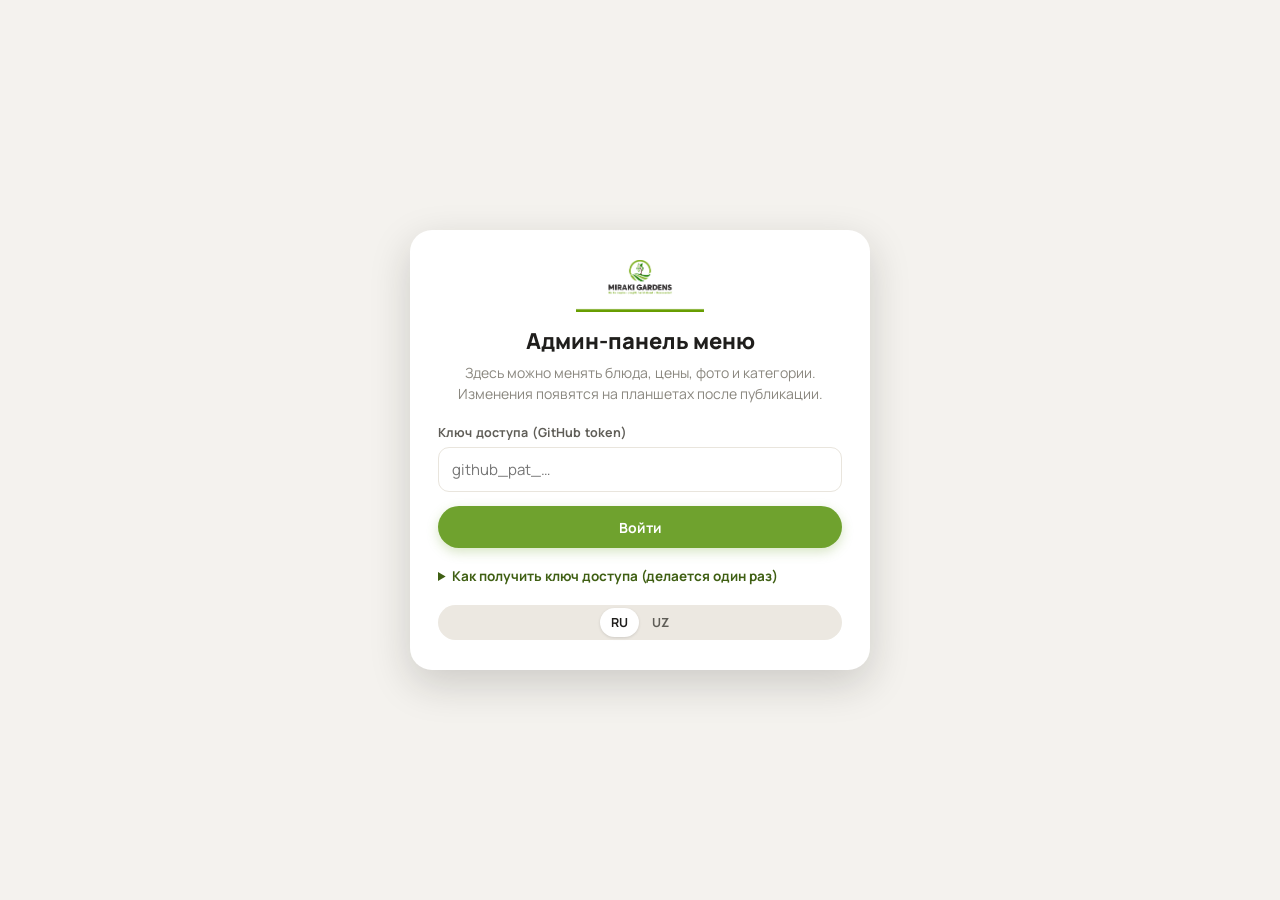
==== admin.html @ f015b293 "Add menu admin panel (edit dishes, prices, photos, categories) and live tablet updates Co-Authored-B" ====
<!doctype html>
<html lang="ru">
<head>
<meta charset="utf-8">
<meta name="viewport" content="width=device-width, initial-scale=1, viewport-fit=cover">
<meta name="robots" content="noindex, nofollow">
<meta name="theme-color" content="#6fa22e">
<title>Miraki Gardens — Админ меню</title>
<link rel="icon" href="images/icon-192.png">
<link rel="preconnect" href="https://fonts.googleapis.com">
<link rel="preconnect" href="https://fonts.gstatic.com" crossorigin>
<link rel="stylesheet" href="https://fonts.googleapis.com/css2?family=Manrope:wght@500;600;700;800&display=swap">
<link rel="stylesheet" href="admin.css">
</head>
<body>

  <!-- ===== Login ===== -->
  <section id="login" class="login" hidden>
    <div class="login-card">
      <img src="images/logo.png" alt="Miraki Gardens" class="login-logo">
      <h1 data-t="loginTitle"></h1>
      <p class="muted" data-t="loginText"></p>
      <label class="field">
        <span data-t="tokenLabel"></span>
        <input id="tokenInput" type="password" autocomplete="off" spellcheck="false" placeholder="github_pat_…">
      </label>
      <button class="btn btn-primary btn-wide" id="loginBtn" data-t="loginBtn"></button>
      <p class="login-err" id="loginErr" hidden></p>
      <details class="howto">
        <summary data-t="howtoTitle"></summary>
        <ol id="howtoList"></ol>
      </details>
      <div class="lang-mini" id="loginLang"></div>
    </div>
  </section>

  <!-- ===== App ===== -->
  <div id="app" class="app" hidden>
    <header class="topbar">
      <div class="tb-left">
        <img src="images/logo.png" alt="" class="tb-logo">
        <div class="tb-title" data-t="appTitle"></div>
        <span class="status" id="status"></span>
      </div>
      <div class="tb-right">
        <div class="lang-mini" id="appLang"></div>
        <a class="btn btn-ghost" href="./" target="_blank" rel="noopener" data-t="openMenu"></a>
        <button class="btn btn-ghost" id="discardBtn" data-t="discard" hidden></button>
        <button class="btn btn-primary" id="publishBtn" data-t="publish"></button>
        <button class="icon-btn" id="settingsBtn" aria-label="settings">⚙</button>
      </div>
    </header>

    <div class="toolbar">
      <div class="seg" id="groupTabs"></div>
      <div class="search">
        <span class="search-ico">⌕</span>
        <input id="searchInput" type="search" autocomplete="off">
      </div>
    </div>

    <main class="main">
      <nav class="cats" id="cats"></nav>
      <section class="items" id="items"></section>
    </main>
  </div>

  <!-- ===== Item / category editor (sheet) ===== -->
  <div class="sheet-wrap" id="sheetWrap" hidden>
    <div class="sheet" id="sheet" role="dialog" aria-modal="true"></div>
  </div>

  <!-- ===== Busy overlay ===== -->
  <div class="busy" id="busy" hidden><div class="busy-card"><div class="spinner"></div><div id="busyText"></div></div></div>

  <!-- ===== Toast ===== -->
  <div class="toast" id="toast" hidden></div>

  <script src="admin.js"></script>
</body>
</html>
---- admin.css ----
/* ===== Miraki Gardens — menu admin ===== */
:root{
  --bg:#f4f2ee; --bg-2:#ece8e1; --card:#fff;
  --ink:#1f1e1c; --ink-mid:#5f5d57; --ink-soft:#8a877f;
  --line:#e9e5dd; --line-2:#f0ece4;
  --green:#6fa22e; --green-d:#588219; --green-dd:#3f5f13; --green-bg:#eef5e4;
  --red:#c2412d; --red-bg:#fbebe7; --amber:#b7791f; --amber-bg:#fdf3e1;
  --shadow:0 4px 18px rgba(30,28,22,.07); --shadow-lg:0 14px 40px rgba(30,28,22,.18);
  --r:16px; --r-sm:11px;
  --sans:"Manrope",-apple-system,BlinkMacSystemFont,"Segoe UI",Roboto,Arial,sans-serif;
}
*{box-sizing:border-box;-webkit-tap-highlight-color:transparent}
html,body{margin:0;height:100%}
body{font-family:var(--sans);color:var(--ink);background:var(--bg);-webkit-font-smoothing:antialiased;font-size:15px}
[hidden]{display:none!important}
button,input,select,textarea{font-family:inherit;font-size:inherit;color:inherit}
.muted{color:var(--ink-soft)}

/* ---------- buttons ---------- */
.btn{display:inline-flex;align-items:center;justify-content:center;gap:6px;border:0;border-radius:999px;
  padding:10px 18px;font-weight:700;font-size:14px;cursor:pointer;text-decoration:none;white-space:nowrap;transition:.12s;min-height:42px}
.btn-primary{background:var(--green);color:#fff;box-shadow:0 4px 12px rgba(111,162,46,.28)}
.btn-primary:hover{background:var(--green-d)}
.btn-primary:disabled{background:#b9c9a3;box-shadow:none;cursor:default}
.btn-ghost{background:#fff;color:var(--ink);border:1px solid var(--line)}
.btn-ghost:hover{background:var(--bg-2)}
.btn-danger{background:var(--red-bg);color:var(--red)}
.btn-danger:hover{background:#f6d8d1}
.btn-wide{width:100%}
.btn-sm{min-height:34px;padding:6px 12px;font-size:13px}
.icon-btn{border:1px solid var(--line);background:#fff;border-radius:999px;width:42px;height:42px;font-size:19px;cursor:pointer;
  display:inline-flex;align-items:center;justify-content:center;color:var(--ink-mid);flex:0 0 auto}
.icon-btn:hover{background:var(--bg-2)}
.icon-btn:disabled{opacity:.3;cursor:default}
.icon-btn.sm{width:34px;height:34px;font-size:15px}

/* ---------- login ---------- */
.login{min-height:100%;display:flex;align-items:center;justify-content:center;padding:24px}
.login-card{background:#fff;border-radius:22px;box-shadow:var(--shadow-lg);padding:30px 28px;width:100%;max-width:460px}
.login-logo{height:52px;display:block;margin:0 auto 14px}
.login-card h1{font-size:22px;margin:0 0 6px;text-align:center;font-weight:800}
.login-card > p{text-align:center;margin:0 0 20px;font-size:14px;line-height:1.5}
.login-err{background:var(--red-bg);color:var(--red);border-radius:var(--r-sm);padding:10px 12px;font-size:13.5px;margin:12px 0 0}
.howto{margin-top:18px;font-size:13.5px;line-height:1.55;color:var(--ink-mid)}
.howto summary{cursor:pointer;font-weight:700;color:var(--green-dd)}
.howto ol{padding-left:20px;margin:10px 0 0}
.howto li{margin-bottom:6px}
.howto code{background:var(--bg-2);padding:1px 6px;border-radius:6px;font-size:12.5px}
.login .lang-mini{justify-content:center;margin-top:18px}

/* ---------- fields ---------- */
.field{display:block;margin-bottom:14px}
.field > span{display:block;font-size:12.5px;font-weight:700;color:var(--ink-mid);margin-bottom:6px;letter-spacing:.01em}
.field input,.field textarea,.field select{width:100%;border:1px solid var(--line);background:#fff;border-radius:var(--r-sm);
  padding:11px 13px;font-size:15px;outline:none;transition:.12s}
.field textarea{resize:vertical;min-height:62px;line-height:1.4}
.field input:focus,.field textarea:focus,.field select:focus{border-color:var(--green);box-shadow:0 0 0 3px rgba(111,162,46,.16)}
.field .hint{font-size:12px;color:var(--ink-soft);margin-top:5px}
.field.err input{border-color:var(--red);box-shadow:0 0 0 3px rgba(194,65,45,.12)}
.row2{display:grid;grid-template-columns:1fr 1fr;gap:12px}
.lang-tag{display:inline-block;font-size:10.5px;font-weight:800;background:var(--bg-2);color:var(--ink-mid);border-radius:6px;padding:1px 6px;margin-right:6px;letter-spacing:.04em}
.req{color:var(--red)}

/* ---------- switch ---------- */
.switch{display:inline-flex;align-items:center;gap:10px;cursor:pointer;user-select:none;font-weight:600;font-size:14px}
.switch input{display:none}
.switch .track{width:46px;height:28px;border-radius:999px;background:#d6d1c6;position:relative;transition:.15s;flex:0 0 auto}
.switch .track::after{content:"";position:absolute;top:3px;left:3px;width:22px;height:22px;border-radius:50%;background:#fff;box-shadow:0 1px 3px rgba(0,0,0,.2);transition:.15s}
.switch input:checked + .track{background:var(--green)}
.switch input:checked + .track::after{left:21px}

/* ---------- lang mini ---------- */
.lang-mini{display:flex;gap:2px;background:var(--bg-2);border-radius:999px;padding:3px}
.lang-mini button{border:0;background:transparent;padding:6px 11px;border-radius:999px;font-weight:700;font-size:12.5px;color:var(--ink-mid);cursor:pointer}
.lang-mini button.active{background:#fff;color:var(--ink);box-shadow:0 1px 3px rgba(0,0,0,.12)}

/* ---------- app layout ---------- */
.app{display:flex;flex-direction:column;height:100%}
.topbar{display:flex;align-items:center;justify-content:space-between;gap:12px;padding:10px 20px;background:#fff;border-bottom:1px solid var(--line);flex-wrap:wrap}
.tb-left{display:flex;align-items:center;gap:12px;min-width:0}
.tb-logo{height:38px}
.tb-title{font-weight:800;font-size:17px;white-space:nowrap}
.tb-right{display:flex;align-items:center;gap:8px;flex-wrap:wrap}
.status{font-size:12.5px;font-weight:700;padding:5px 11px;border-radius:999px;white-space:nowrap}
.status.ok{background:var(--green-bg);color:var(--green-dd)}
.status.dirty{background:var(--amber-bg);color:var(--amber)}

.toolbar{display:flex;align-items:center;gap:14px;padding:12px 20px;flex-wrap:wrap}
.seg{display:flex;gap:4px;background:var(--bg-2);border-radius:999px;padding:4px}
.seg button{border:0;background:transparent;padding:8px 20px;border-radius:999px;font-weight:700;cursor:pointer;color:var(--ink-mid)}
.seg button.active{background:var(--green);color:#fff}
.search{position:relative;flex:1;min-width:200px;max-width:440px}
.search input{width:100%;border:1px solid var(--line);background:#fff;border-radius:999px;padding:10px 14px 10px 38px;outline:none}
.search input:focus{border-color:var(--green)}
.search-ico{position:absolute;left:14px;top:50%;transform:translateY(-50%);color:var(--ink-soft)}

.main{flex:1;display:flex;min-height:0;gap:0;padding:0 20px 20px}
.cats{width:290px;flex:0 0 290px;overflow-y:auto;padding-right:14px}
.items{flex:1;overflow-y:auto;background:#fff;border-radius:var(--r);box-shadow:var(--shadow);padding:18px 20px 40px;min-width:0}

/* category list */
.cat-row{display:flex;align-items:center;gap:6px;border-radius:13px;padding:4px;margin-bottom:3px}
.cat-row.active{background:#fff;box-shadow:var(--shadow)}
.cat-btn{flex:1;min-width:0;display:flex;align-items:center;gap:10px;border:0;background:transparent;text-align:left;padding:9px 8px;cursor:pointer;font-weight:600;color:var(--ink-mid);border-radius:10px}
.cat-row.active .cat-btn{color:var(--ink);font-weight:800}
.cat-btn .ico{font-size:19px;width:24px;text-align:center;flex:0 0 auto}
.cat-btn .nm{overflow:hidden;text-overflow:ellipsis;white-space:nowrap;flex:1}
.cat-btn .cnt{font-size:12px;color:var(--ink-soft);font-weight:700}
.cat-row.off .nm{text-decoration:line-through;color:var(--ink-soft)}
.cat-moves{display:flex;flex-direction:column;gap:2px}
.cat-moves button{border:0;background:transparent;cursor:pointer;color:var(--ink-soft);font-size:11px;padding:2px 6px;border-radius:6px}
.cat-moves button:hover{background:var(--bg-2);color:var(--ink)}
.cat-moves button:disabled{opacity:.25;cursor:default}
.add-cat{margin-top:8px;width:100%;border:1.5px dashed #cfc8b9;background:transparent;border-radius:13px;padding:12px;font-weight:700;color:var(--ink-mid);cursor:pointer}
.add-cat:hover{border-color:var(--green);color:var(--green-dd)}

/* items panel */
.items-head{display:flex;align-items:center;justify-content:space-between;gap:12px;margin-bottom:6px;flex-wrap:wrap}
.items-head h2{margin:0;font-size:22px;font-weight:800;display:flex;align-items:center;gap:10px}
.items-head .acts{display:flex;gap:8px;flex-wrap:wrap}
.items-sub{color:var(--ink-soft);font-size:13px;margin:0 0 14px}
.badge-off{font-size:11px;font-weight:800;background:var(--bg-2);color:var(--ink-mid);border-radius:999px;padding:3px 9px;vertical-align:middle}

.irow{display:flex;align-items:center;gap:12px;padding:10px 6px;border-bottom:1px solid var(--line-2)}
.irow:last-child{border-bottom:0}
.irow.off .ithumb,.irow.off .iinfo{opacity:.45}
.imoves{display:flex;flex-direction:column;gap:2px}
.ithumb{width:64px;height:64px;border-radius:12px;object-fit:cover;background:var(--bg-2);flex:0 0 64px;display:flex;align-items:center;justify-content:center;font-size:26px;overflow:hidden;cursor:pointer}
.ithumb img{width:100%;height:100%;object-fit:cover}
.iinfo{flex:1;min-width:0;cursor:pointer}
.iname{font-weight:700;font-size:15px;line-height:1.25}
.isub{font-size:12.5px;color:var(--ink-soft);margin-top:3px;overflow:hidden;text-overflow:ellipsis;white-space:nowrap}
.icat{font-size:11.5px;color:var(--green-dd);font-weight:700;margin-top:3px}
.iprice{font-weight:800;white-space:nowrap;text-align:right;font-size:15px}
.iprice small{display:block;font-weight:600;color:var(--ink-soft);font-size:12px}
.iright{display:flex;align-items:center;gap:12px}
.new-dot{display:inline-block;width:7px;height:7px;border-radius:50%;background:var(--amber);margin-left:6px;vertical-align:middle}
.empty{text-align:center;color:var(--ink-soft);padding:50px 10px}
.empty .e-ico{font-size:40px;margin-bottom:8px}

/* ---------- sheet (modal) ---------- */
.sheet-wrap{position:fixed;inset:0;background:rgba(25,24,20,.42);z-index:50;display:flex;align-items:flex-start;justify-content:center;overflow-y:auto;padding:30px 16px}
.sheet{background:#fff;border-radius:22px;box-shadow:var(--shadow-lg);width:100%;max-width:640px;padding:22px 24px 20px;margin:auto 0}
.sheet h3{margin:0 0 16px;font-size:20px;font-weight:800;display:flex;align-items:center;justify-content:space-between;gap:10px}
.sheet-foot{display:flex;gap:10px;justify-content:space-between;margin-top:18px;padding-top:16px;border-top:1px solid var(--line-2);flex-wrap:wrap}
.sheet-foot .right{display:flex;gap:10px;margin-left:auto}
.section-label{font-size:12px;font-weight:800;text-transform:uppercase;letter-spacing:.06em;color:var(--ink-soft);margin:18px 0 10px}

.photo{display:flex;gap:16px;align-items:center;margin-bottom:10px}
.photo-box{width:150px;height:150px;border-radius:16px;background:var(--bg-2);overflow:hidden;flex:0 0 150px;display:flex;align-items:center;justify-content:center;font-size:44px;color:var(--ink-soft)}
.photo-box img{width:100%;height:100%;object-fit:cover}
.photo-acts{display:flex;flex-direction:column;gap:8px;align-items:flex-start}
.photo-acts .hint{font-size:12px;color:var(--ink-soft);max-width:240px;line-height:1.4}

.emoji-grid{display:flex;flex-wrap:wrap;gap:6px;margin-top:8px}
.emoji-grid button{width:40px;height:40px;border:1px solid var(--line);background:#fff;border-radius:10px;font-size:20px;cursor:pointer}
.emoji-grid button.sel{border-color:var(--green);background:var(--green-bg)}

.list-plain{margin:0;padding:0;list-style:none}
.list-plain li{padding:6px 0;border-bottom:1px solid var(--line-2);font-size:14px;display:flex;justify-content:space-between;gap:10px}

/* ---------- busy / toast ---------- */
.busy{position:fixed;inset:0;background:rgba(255,255,255,.75);z-index:80;display:flex;align-items:center;justify-content:center}
.busy-card{background:#fff;border-radius:18px;box-shadow:var(--shadow-lg);padding:24px 30px;display:flex;align-items:center;gap:14px;font-weight:700}
.spinner{width:26px;height:26px;border-radius:50%;border:3px solid var(--bg-2);border-top-color:var(--green);animation:spin .8s linear infinite}
@keyframes spin{to{transform:rotate(360deg)}}
.toast{position:fixed;left:50%;bottom:24px;transform:translateX(-50%);background:var(--ink);color:#fff;padding:12px 18px;border-radius:14px;
  font-weight:600;font-size:14px;z-index:90;box-shadow:var(--shadow-lg);max-width:calc(100% - 32px);text-align:center;line-height:1.4}
.toast.err{background:var(--red)}
.toast.ok{background:var(--green-dd)}

/* ---------- responsive ---------- */
@media (max-width:860px){
  .main{flex-direction:column;padding:0 12px 12px;overflow-y:auto}
  .cats{width:auto;flex:0 0 auto;padding-right:0;display:flex;gap:6px;overflow-x:auto;overflow-y:visible;padding-bottom:10px}
  .cat-row{flex:0 0 auto;margin:0}
  .cat-moves{display:none}
  .cat-btn .cnt{display:none}
  .add-cat{width:auto;margin:0;flex:0 0 auto;white-space:nowrap}
  .items{overflow:visible;padding:14px 12px 30px}
  .topbar,.toolbar{padding-left:12px;padding-right:12px}
  .tb-title{display:none}
  .row2{grid-template-columns:1fr}
  .photo{flex-direction:column;align-items:flex-start}
  .irow{flex-wrap:wrap}
  .iright{width:100%;justify-content:flex-end}
}
@media (max-width:520px){
  .ithumb{width:52px;height:52px;flex-basis:52px}
  .sheet{padding:18px 16px}
  .tb-right .btn-ghost[href]{display:none}
}
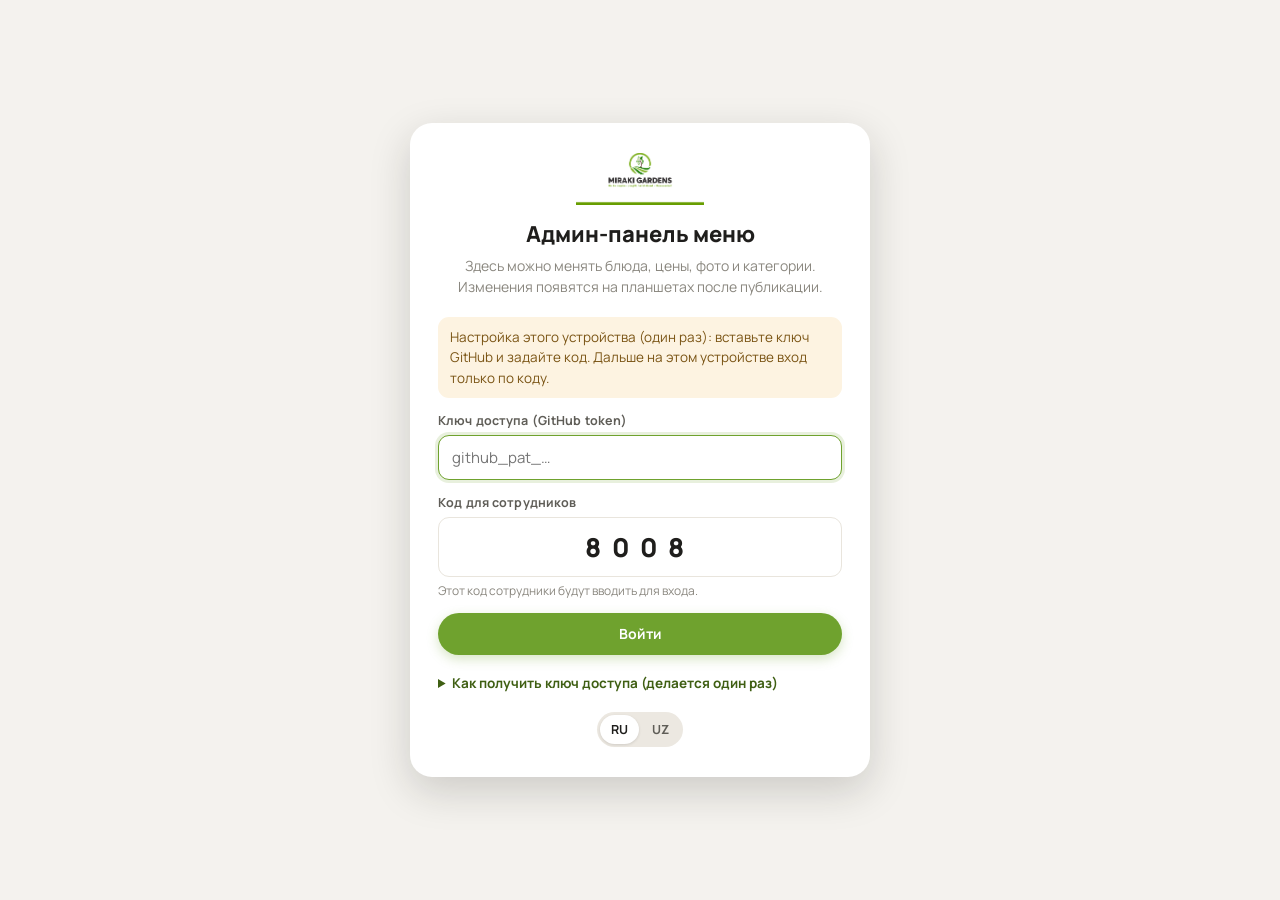
==== commit 3491d562: "Admin panel: access code login with device-local encrypted key The GitHub key stays on the admin's d" ====
--- a/admin.html
+++ b/admin.html
@@ -20,16 +20,38 @@
       <img src="images/logo.png" alt="Miraki Gardens" class="login-logo">
       <h1 data-t="loginTitle"></h1>
       <p class="muted" data-t="loginText"></p>
-      <label class="field">
-        <span data-t="tokenLabel"></span>
-        <input id="tokenInput" type="password" autocomplete="off" spellcheck="false" placeholder="github_pat_…">
-      </label>
-      <button class="btn btn-primary btn-wide" id="loginBtn" data-t="loginBtn"></button>
+
+      <!-- everyday login: staff code -->
+      <div id="pinBox" hidden>
+        <label class="field">
+          <span data-t="pinLabel"></span>
+          <input id="pinInput" class="pin" type="password" inputmode="numeric" autocomplete="off" maxlength="16" placeholder="••••">
+        </label>
+        <button class="btn btn-primary btn-wide" id="pinBtn" data-t="loginBtn"></button>
+        <button class="linkbtn" id="toTokenBtn" type="button" data-t="useToken"></button>
+      </div>
+
+      <!-- owner: GitHub key (first setup or recovery) -->
+      <div id="tokenBox" hidden>
+        <p class="setup-note" id="setupNote" data-t="setupNote" hidden></p>
+        <label class="field">
+          <span data-t="tokenLabel"></span>
+          <input id="tokenInput" type="password" autocomplete="off" spellcheck="false" placeholder="github_pat_…">
+        </label>
+        <label class="field">
+          <span data-t="newPinLabel"></span>
+          <input id="newPinInput" class="pin" type="text" inputmode="numeric" autocomplete="off" maxlength="16">
+          <div class="hint" id="newPinHint"></div>
+        </label>
+        <button class="btn btn-primary btn-wide" id="loginBtn" data-t="loginBtn"></button>
+        <button class="linkbtn" id="toPinBtn" type="button" data-t="usePin" hidden></button>
+        <details class="howto">
+          <summary data-t="howtoTitle"></summary>
+          <ol id="howtoList"></ol>
+        </details>
+      </div>
+
       <p class="login-err" id="loginErr" hidden></p>
-      <details class="howto">
-        <summary data-t="howtoTitle"></summary>
-        <ol id="howtoList"></ol>
-      </details>
       <div class="lang-mini" id="loginLang"></div>
     </div>
   </section>
--- a/admin.css
+++ b/admin.css
@@ -46,7 +46,7 @@
 .howto ol{padding-left:20px;margin:10px 0 0}
 .howto li{margin-bottom:6px}
 .howto code{background:var(--bg-2);padding:1px 6px;border-radius:6px;font-size:12.5px}
-.login .lang-mini{justify-content:center;margin-top:18px}
+.login .lang-mini{width:max-content;margin:18px auto 0}
 
 /* ---------- fields ---------- */
 .field{display:block;margin-bottom:14px}
@@ -190,3 +190,8 @@
   .sheet{padding:18px 16px}
   .tb-right .btn-ghost[href]{display:none}
 }
+
+/* ---------- staff code login ---------- */
+.pin{font-size:26px!important;letter-spacing:.4em;text-align:center;font-weight:800}
+.linkbtn{display:block;margin:14px auto 0;border:0;background:transparent;color:var(--green-dd);font-weight:700;font-size:13.5px;cursor:pointer;text-decoration:underline;text-underline-offset:3px}
+.setup-note{background:var(--amber-bg);color:#7a5414;border-radius:var(--r-sm);padding:10px 12px;font-size:13.5px;line-height:1.5;margin:0 0 14px}
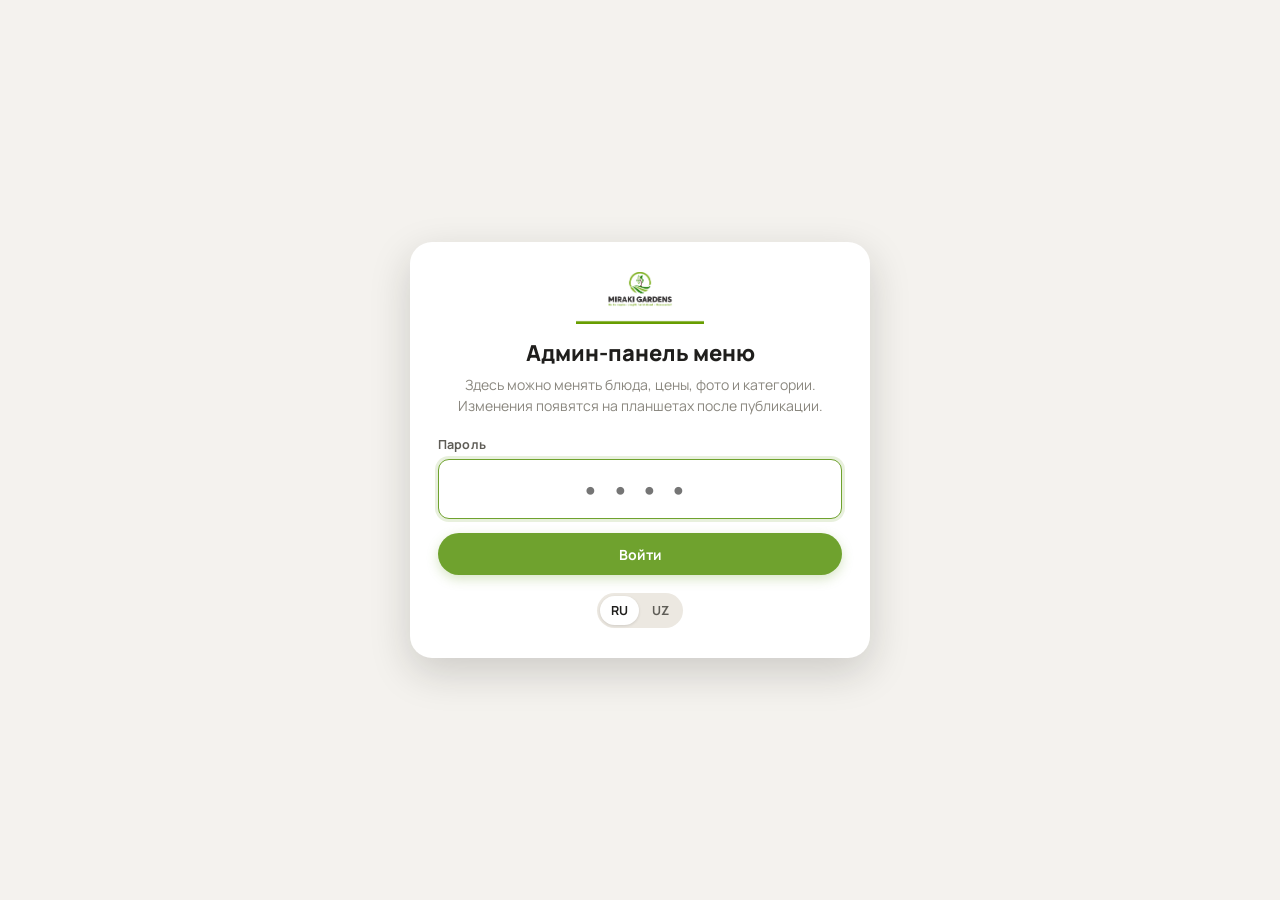
==== commit bed91280: "Admin panel: simple password login, menu stored in the cloud Co-Authored-By: Claude Opus 5.5 <norepl" ====
--- a/admin.html
+++ b/admin.html
@@ -21,36 +21,11 @@
       <h1 data-t="loginTitle"></h1>
       <p class="muted" data-t="loginText"></p>
 
-      <!-- everyday login: staff code -->
-      <div id="pinBox" hidden>
-        <label class="field">
-          <span data-t="pinLabel"></span>
-          <input id="pinInput" class="pin" type="password" inputmode="numeric" autocomplete="off" maxlength="16" placeholder="••••">
-        </label>
-        <button class="btn btn-primary btn-wide" id="pinBtn" data-t="loginBtn"></button>
-        <button class="linkbtn" id="toTokenBtn" type="button" data-t="useToken"></button>
-      </div>
-
-      <!-- owner: GitHub key (first setup or recovery) -->
-      <div id="tokenBox" hidden>
-        <p class="setup-note" id="setupNote" data-t="setupNote" hidden></p>
-        <label class="field">
-          <span data-t="tokenLabel"></span>
-          <input id="tokenInput" type="password" autocomplete="off" spellcheck="false" placeholder="github_pat_…">
-        </label>
-        <label class="field">
-          <span data-t="newPinLabel"></span>
-          <input id="newPinInput" class="pin" type="text" inputmode="numeric" autocomplete="off" maxlength="16">
-          <div class="hint" id="newPinHint"></div>
-        </label>
-        <button class="btn btn-primary btn-wide" id="loginBtn" data-t="loginBtn"></button>
-        <button class="linkbtn" id="toPinBtn" type="button" data-t="usePin" hidden></button>
-        <details class="howto">
-          <summary data-t="howtoTitle"></summary>
-          <ol id="howtoList"></ol>
-        </details>
-      </div>
-
+      <label class="field">
+        <span data-t="passLabel"></span>
+        <input id="passInput" class="pin" type="password" inputmode="numeric" autocomplete="current-password" maxlength="32" placeholder="••••">
+      </label>
+      <button class="btn btn-primary btn-wide" id="loginBtn" data-t="loginBtn"></button>
       <p class="login-err" id="loginErr" hidden></p>
       <div class="lang-mini" id="loginLang"></div>
     </div>
@@ -98,6 +73,7 @@
   <!-- ===== Toast ===== -->
   <div class="toast" id="toast" hidden></div>
 
+  <script src="cloud-config.js"></script>
   <script src="admin.js"></script>
 </body>
 </html>
